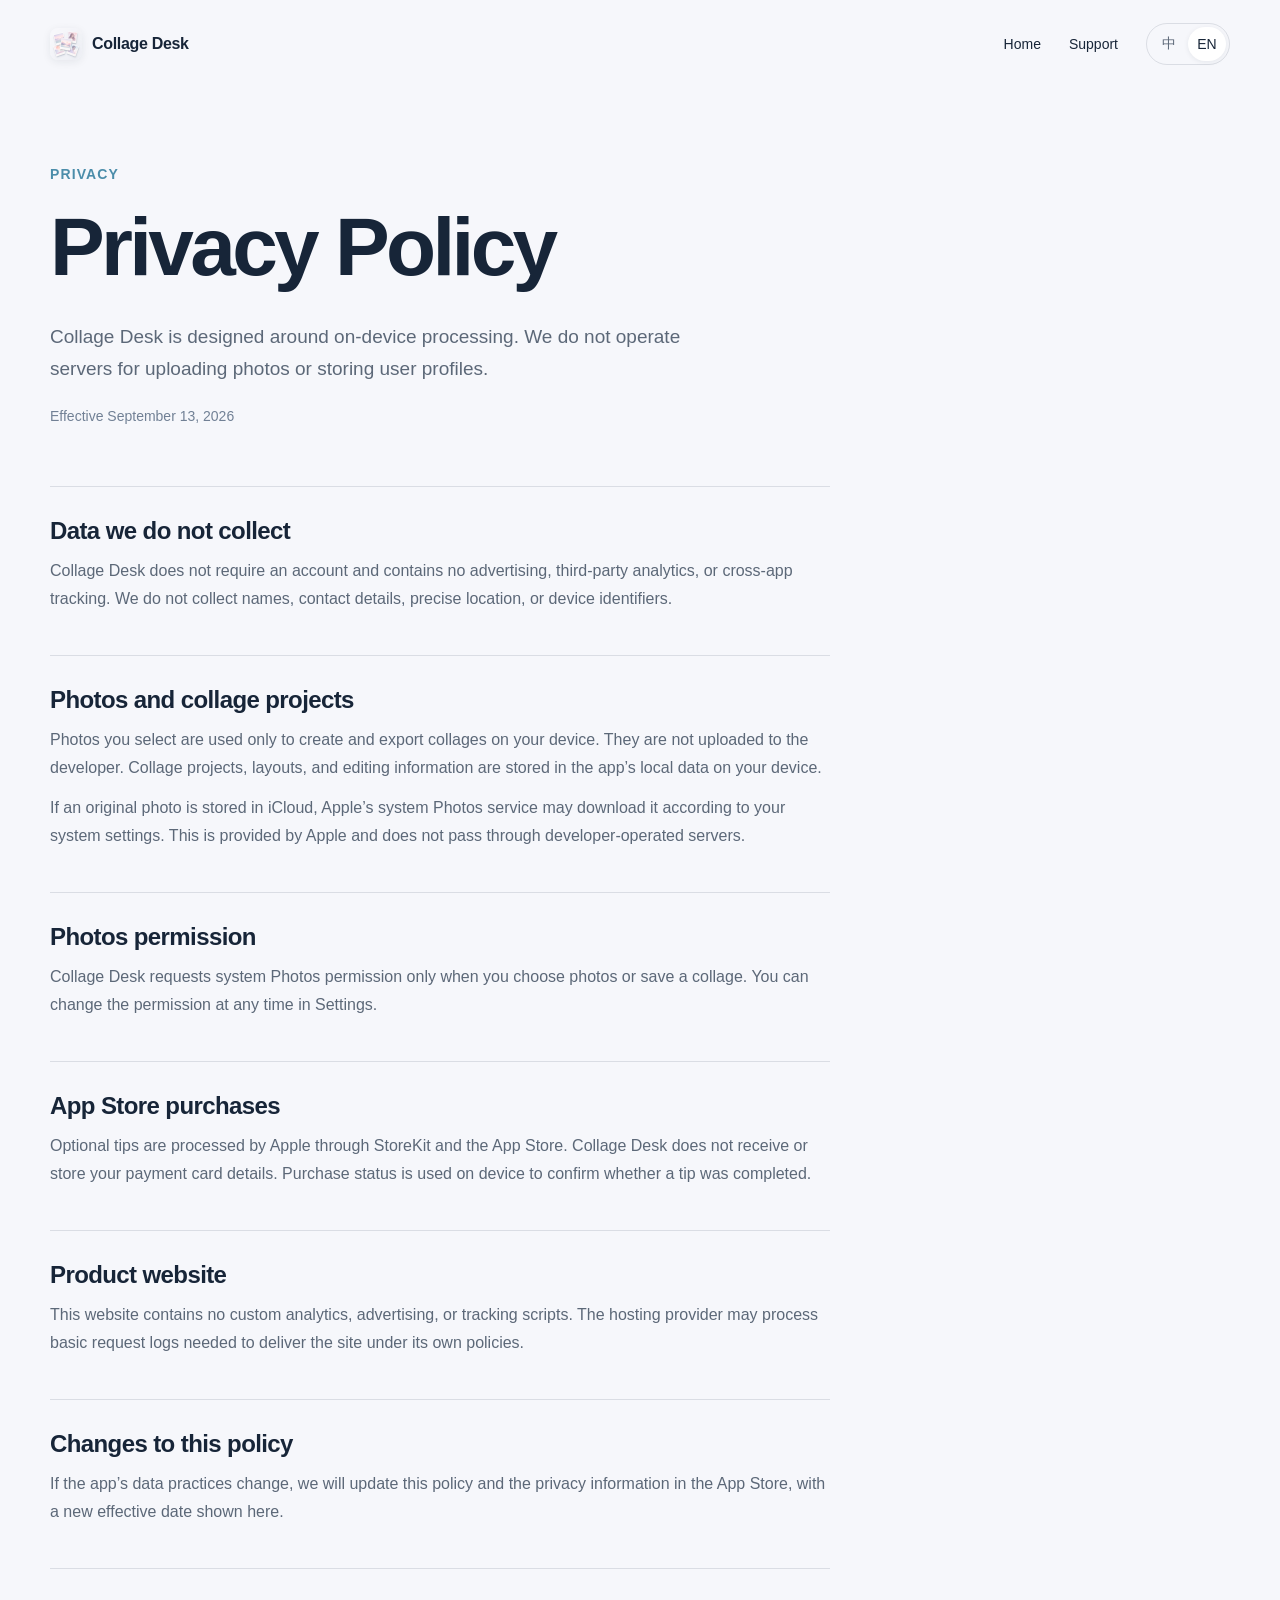
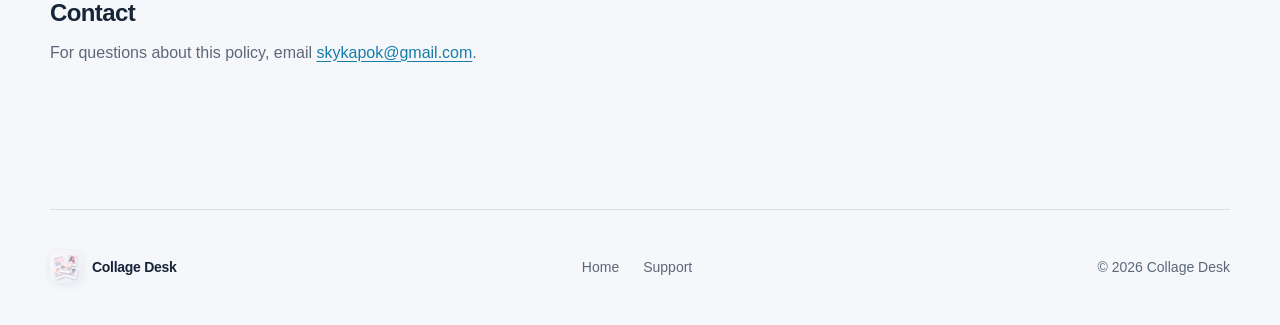
==== privacy/index.html @ e6596ea0 "Create Collage Desk product website" ====
<!doctype html>
<html lang="zh-CN" data-locale="zh" data-page="privacy">
<head>
  <meta charset="utf-8">
  <meta name="viewport" content="width=device-width, initial-scale=1">
  <meta name="theme-color" content="#f6f7fb">
  <meta name="description" content="拼图桌隐私政策。">
  <title>隐私政策 · 拼图桌</title>
  <link rel="icon" href="../assets/favicon.png" type="image/png">
  <link rel="stylesheet" href="../styles.css">
  <script src="../site.js" defer></script>
</head>
<body>
  <header class="site-header">
    <a class="brand" href="../">
      <img src="../assets/app-icon.png" alt="" width="32" height="32">
      <span data-copy="zh">拼图桌</span><span data-copy="en">Collage Desk</span>
    </a>
    <nav class="nav">
      <a href="../" data-copy="zh">产品首页</a><a href="../" data-copy="en">Home</a>
      <a href="../support/" data-copy="zh">技术支持</a><a href="../support/" data-copy="en">Support</a>
      <div class="language-switch" aria-label="Language">
        <button type="button" data-set-lang="zh" aria-pressed="true">中</button>
        <button type="button" data-set-lang="en" aria-pressed="false">EN</button>
      </div>
    </nav>
  </header>

  <main class="page-main wrap">
    <header class="page-hero">
      <p class="page-kicker">Privacy</p>
      <h1 class="page-title" data-copy="zh">隐私政策</h1>
      <h1 class="page-title" data-copy="en">Privacy Policy</h1>
      <p class="page-intro" data-copy="zh">拼图桌以本地处理为原则。我们不运营用于上传照片或保存用户资料的服务器。</p>
      <p class="page-intro" data-copy="en">Collage Desk is designed around on-device processing. We do not operate servers for uploading photos or storing user profiles.</p>
      <div class="policy-meta"><span data-copy="zh">生效日期：2026 年 9 月 13 日</span><span data-copy="en">Effective September 13, 2026</span></div>
    </header>

    <article class="policy" data-copy="zh">
      <section>
        <h2>我们不收集的数据</h2>
        <p>拼图桌不要求注册账号，不包含广告、第三方统计工具或跨应用追踪，也不会收集姓名、联系方式、精确位置或设备标识符。</p>
      </section>
      <section>
        <h2>照片与拼图工程</h2>
        <p>你选择的照片仅用于在设备上创建和导出拼图。照片不会上传给开发者。拼图工程、布局和编辑信息保存在设备上的应用数据中。</p>
        <p>如果照片原图位于 iCloud，Apple 的系统照片服务可能会按你的系统设置将其下载到设备。该过程由 Apple 提供，不会经过开发者服务器。</p>
      </section>
      <section>
        <h2>照片权限</h2>
        <p>拼图桌仅在你主动选择照片或保存拼图时请求系统照片权限。你可以随时在系统设置中更改授权范围。</p>
      </section>
      <section>
        <h2>App Store 购买</h2>
        <p>可选打赏由 Apple 通过 StoreKit 和 App Store 处理。拼图桌不会接收或存储你的付款卡信息。购买状态用于在设备上确认打赏是否完成。</p>
      </section>
      <section>
        <h2>产品网站</h2>
        <p>本网站不包含自建分析、广告或追踪脚本。托管服务商可能按照其自身政策处理提供网页所必需的基础请求日志。</p>
      </section>
      <section>
        <h2>政策变更</h2>
        <p>如果应用的数据处理方式发生变化，我们会更新本政策及 App Store 中的隐私信息，并在页面上注明新的生效日期。</p>
      </section>
      <section>
        <h2>联系我们</h2>
        <p>如对本隐私政策有疑问，请发送邮件至 <a href="mailto:skykapok@gmail.com">skykapok@gmail.com</a>。</p>
      </section>
    </article>

    <article class="policy" data-copy="en">
      <section>
        <h2>Data we do not collect</h2>
        <p>Collage Desk does not require an account and contains no advertising, third-party analytics, or cross-app tracking. We do not collect names, contact details, precise location, or device identifiers.</p>
      </section>
      <section>
        <h2>Photos and collage projects</h2>
        <p>Photos you select are used only to create and export collages on your device. They are not uploaded to the developer. Collage projects, layouts, and editing information are stored in the app’s local data on your device.</p>
        <p>If an original photo is stored in iCloud, Apple’s system Photos service may download it according to your system settings. This is provided by Apple and does not pass through developer-operated servers.</p>
      </section>
      <section>
        <h2>Photos permission</h2>
        <p>Collage Desk requests system Photos permission only when you choose photos or save a collage. You can change the permission at any time in Settings.</p>
      </section>
      <section>
        <h2>App Store purchases</h2>
        <p>Optional tips are processed by Apple through StoreKit and the App Store. Collage Desk does not receive or store your payment card details. Purchase status is used on device to confirm whether a tip was completed.</p>
      </section>
      <section>
        <h2>Product website</h2>
        <p>This website contains no custom analytics, advertising, or tracking scripts. The hosting provider may process basic request logs needed to deliver the site under its own policies.</p>
      </section>
      <section>
        <h2>Changes to this policy</h2>
        <p>If the app’s data practices change, we will update this policy and the privacy information in the App Store, with a new effective date shown here.</p>
      </section>
      <section>
        <h2>Contact</h2>
        <p>For questions about this policy, email <a href="mailto:skykapok@gmail.com">skykapok@gmail.com</a>.</p>
      </section>
    </article>
  </main>

  <footer class="footer wrap">
    <div class="brand footer-brand"><img src="../assets/app-icon.png" alt="" width="32" height="32"><span data-copy="zh">拼图桌</span><span data-copy="en">Collage Desk</span></div>
    <div class="footer-links"><a href="../" data-copy="zh">产品首页</a><a href="../" data-copy="en">Home</a><a href="../support/" data-copy="zh">技术支持</a><a href="../support/" data-copy="en">Support</a></div>
    <p>© 2026 Collage Desk</p>
  </footer>
</body>
</html>
---- styles.css ----
:root {
  color-scheme: light;
  --ink: #172538;
  --muted: #5c6878;
  --paper: #f6f7fb;
  --line: rgba(23, 37, 56, .12);
  font-family: -apple-system, BlinkMacSystemFont, "SF Pro Display", "PingFang SC", "Helvetica Neue", Arial, sans-serif;
}
* { box-sizing: border-box; }
body { margin: 0; color: var(--ink); background: var(--paper); -webkit-font-smoothing: antialiased; }
a { color: inherit; text-decoration: none; }
button { font: inherit; }
a:focus-visible, button:focus-visible { outline: 2px solid #157da8; outline-offset: 5px; }
[data-copy="en"] { display: none; }
html[data-locale="en"] [data-copy="zh"] { display: none; }
html[data-locale="en"] [data-copy="en"] { display: revert; }
.wrap, .site-header { width: min(1180px, calc(100% - 64px)); margin-inline: auto; }
.site-header { min-height: 88px; display: flex; align-items: center; justify-content: space-between; gap: 20px; }
.brand { display: inline-flex; align-items: center; gap: 10px; font-weight: 650; letter-spacing: -.02em; }
.brand img { flex: none; border-radius: 8px; box-shadow: 0 2px 8px rgba(23,37,56,.08); }
.nav { display: flex; align-items: center; gap: 28px; font-size: 14px; }
.nav a, .footer-links a { padding-block: 12px; }
.nav a:hover, .footer-links a:hover { color: #157da8; }
.language-switch { display: flex; padding: 3px; border: 1px solid var(--line); border-radius: 999px; }
.language-switch button { min-width: 38px; min-height: 34px; border: 0; border-radius: 999px; color: var(--muted); background: transparent; cursor: pointer; font-size: 14px; }
.language-switch button[aria-pressed="true"] { color: var(--ink); background: white; box-shadow: 0 1px 5px rgba(23,37,56,.08); }
.home-main { min-height: calc(100svh - 204px); display: grid; align-items: center; }
.hero { display: grid; grid-template-columns: 1fr 1.1fr; gap: 48px; align-items: center; padding: 52px 0 72px; }
.hero-copy { min-width: 0; }
.eyebrow { margin: 0 0 24px; color: var(--muted); font-size: 14px; letter-spacing: .06em; }
h1 { margin: 0; font-size: clamp(40px, 4.3vw, 62px); font-weight: 700; line-height: 1.22; letter-spacing: -.045em; }
.lead { margin: 28px 0 0; font-size: 18px; line-height: 1.8; }
.hero-detail { max-width: 390px; margin: 12px 0 0; color: var(--muted); font-size: 16px; line-height: 1.75; }
.availability { margin: 34px 0 0; color: var(--muted); font-size: 14px; }
.screenshots { display: grid; grid-template-columns: 1fr 1fr; align-items: start; gap: 22px; min-width: 0; padding: 8px; }
.screen { display: block; width: 100%; height: auto; border: 1px solid rgba(23,37,56,.1); border-radius: 24px; box-shadow: 0 18px 38px -16px rgba(23,37,56,.24); }
.screen-snap { margin-top: 64px; }
.footer { min-height: 116px; display: flex; flex-wrap: wrap; justify-content: space-between; align-items: center; gap: 20px 32px; padding-block: 28px; border-top: 1px solid var(--line); color: var(--muted); font-size: 14px; }
.footer p { margin: 0; }
.footer-brand { color: var(--ink); }
.footer-links { display: flex; gap: 24px; }

.page-main { min-height: calc(100vh - 220px); padding: 78px 0 100px; }
.page-hero { max-width: 820px; margin-bottom: 62px; }
.page-kicker { margin: 0 0 15px; color: #4b8daa; font-size: 14px; font-weight: 700; letter-spacing: .08em; text-transform: uppercase; }
.page-title { font-size: clamp(48px, 7vw, 82px); }
.page-intro { max-width: 670px; margin: 24px 0 0; color: var(--muted); font-size: 19px; line-height: 1.7; }
.content-grid { display: grid; grid-template-columns: 1fr 1fr; gap: 18px; }
.info-card { padding: 30px; border: 1px solid var(--line); border-radius: 24px; background: rgba(255,255,255,.68); }
.info-card h2 { margin: 0 0 10px; font-size: 22px; letter-spacing: -.025em; }
.info-card p { margin: 0; color: var(--muted); line-height: 1.65; }
.info-card a { color: #157da8; text-decoration: underline; text-decoration-color: rgba(21,125,168,.25); text-underline-offset: 3px; }
.contact-card { grid-column: 1 / -1; display: flex; justify-content: space-between; align-items: center; gap: 28px; background: var(--ink); color: white; }
.contact-card p { color: #aeb9c7; }
.contact-button { flex: 0 0 auto; padding: 13px 18px; border-radius: 999px; background: white; color: var(--ink) !important; text-decoration: none !important; font-weight: 700; }
.policy { max-width: 780px; }
.policy-meta { display: flex; gap: 12px; margin: 22px 0 0; color: #718095; font-size: 14px; }
.policy section { padding: 30px 0; border-top: 1px solid var(--line); }
.policy h2 { margin: 0 0 12px; font-size: 24px; letter-spacing: -.025em; }
.policy p, .policy li { color: var(--muted); font-size: 16px; line-height: 1.75; }
.policy p { margin: 0 0 12px; }
.policy ul { margin: 0; padding-left: 20px; }
.policy a { color: #157da8; text-decoration: underline; text-underline-offset: 3px; }

@media (max-width: 900px) {
  .hero { grid-template-columns: 1fr; gap: 40px; padding-top: 40px; }
  .hero-copy { text-align: center; }
  h1 { font-size: clamp(40px, 7vw, 62px); }
  .hero-detail { margin-inline: auto; }
  .screenshots { width: min(560px, 100%); margin-inline: auto; }
  .content-grid { grid-template-columns: 1fr; }
  .contact-card { display: block; }
  .contact-button { display: inline-block; margin-top: 22px; overflow-wrap: anywhere; }
}
@media (max-width: 560px) {
  .wrap, .site-header { width: calc(100% - 36px); }
  .site-header { min-height: 76px; gap: 12px; flex-wrap: wrap; padding-block: 14px; }
  .brand { font-size: 14px; }
  .nav { gap: 14px; margin-left: auto; }
  .hero { padding: 38px 0 48px; gap: 32px; }
  .lead { font-size: 16px; margin-top: 24px; }
  .hero-detail { max-width: 320px; }
  .screenshots { gap: 12px; padding: 0; }
  .screen { border-radius: 16px; }
  .screen-snap { margin-top: 40px; }
  .footer { gap: 12px 24px; }
  .page-main { padding: 48px 0 64px; }
  .page-title { font-size: 42px; overflow-wrap: anywhere; }
  .page-hero { margin-bottom: 36px; }
  .info-card { padding: 24px; }
}
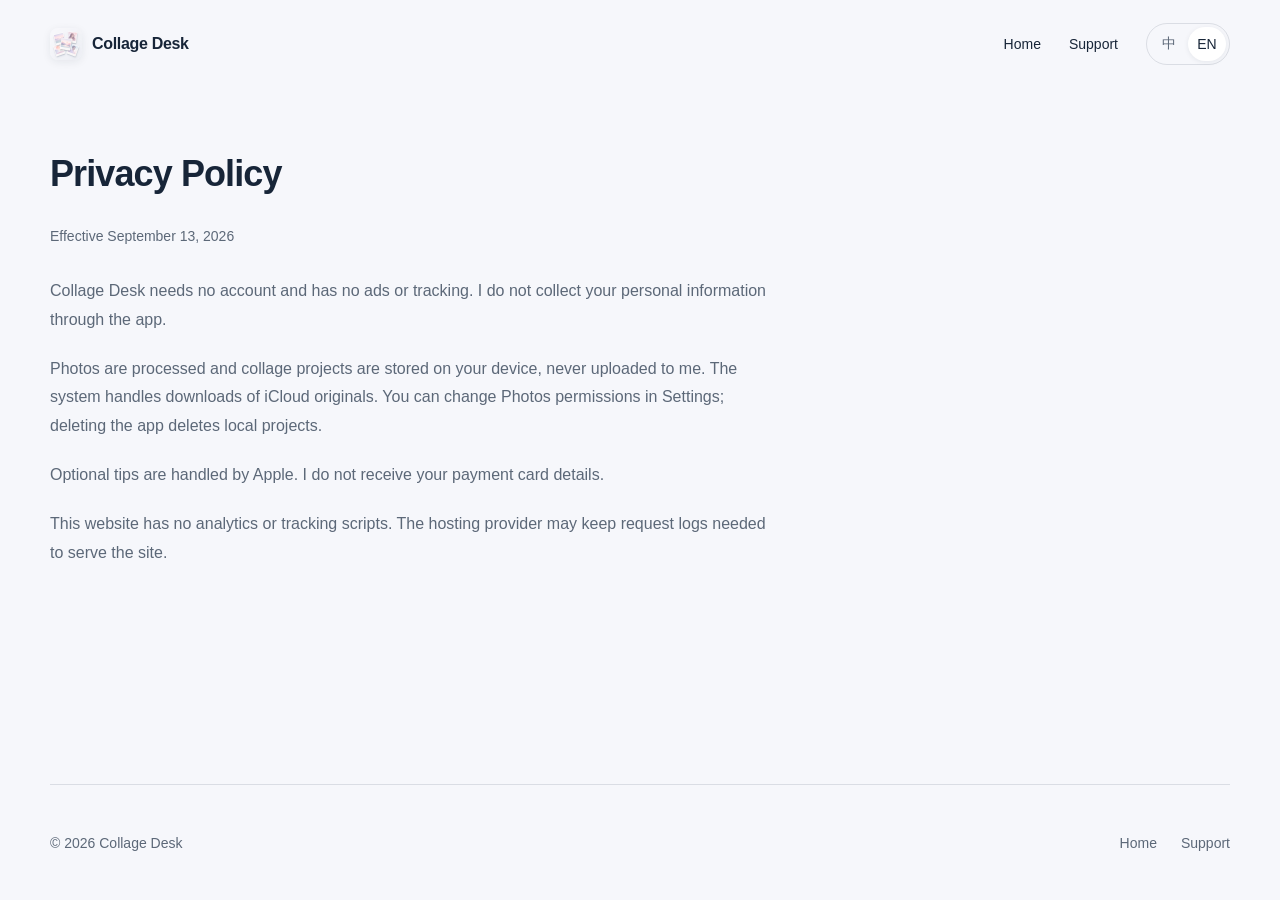
==== commit ef9d5fca: "change page" ====
--- a/privacy/index.html
+++ b/privacy/index.html
@@ -27,84 +27,28 @@
   </header>
 
   <main class="page-main wrap">
-    <header class="page-hero">
-      <p class="page-kicker">Privacy</p>
+    <div class="page-content">
       <h1 class="page-title" data-copy="zh">隐私政策</h1>
       <h1 class="page-title" data-copy="en">Privacy Policy</h1>
-      <p class="page-intro" data-copy="zh">拼图桌以本地处理为原则。我们不运营用于上传照片或保存用户资料的服务器。</p>
-      <p class="page-intro" data-copy="en">Collage Desk is designed around on-device processing. We do not operate servers for uploading photos or storing user profiles.</p>
-      <div class="policy-meta"><span data-copy="zh">生效日期：2026 年 9 月 13 日</span><span data-copy="en">Effective September 13, 2026</span></div>
-    </header>
-
-    <article class="policy" data-copy="zh">
-      <section>
-        <h2>我们不收集的数据</h2>
-        <p>拼图桌不要求注册账号，不包含广告、第三方统计工具或跨应用追踪，也不会收集姓名、联系方式、精确位置或设备标识符。</p>
-      </section>
-      <section>
-        <h2>照片与拼图工程</h2>
-        <p>你选择的照片仅用于在设备上创建和导出拼图。照片不会上传给开发者。拼图工程、布局和编辑信息保存在设备上的应用数据中。</p>
-        <p>如果照片原图位于 iCloud，Apple 的系统照片服务可能会按你的系统设置将其下载到设备。该过程由 Apple 提供，不会经过开发者服务器。</p>
-      </section>
-      <section>
-        <h2>照片权限</h2>
-        <p>拼图桌仅在你主动选择照片或保存拼图时请求系统照片权限。你可以随时在系统设置中更改授权范围。</p>
-      </section>
-      <section>
-        <h2>App Store 购买</h2>
-        <p>可选打赏由 Apple 通过 StoreKit 和 App Store 处理。拼图桌不会接收或存储你的付款卡信息。购买状态用于在设备上确认打赏是否完成。</p>
-      </section>
-      <section>
-        <h2>产品网站</h2>
-        <p>本网站不包含自建分析、广告或追踪脚本。托管服务商可能按照其自身政策处理提供网页所必需的基础请求日志。</p>
-      </section>
-      <section>
-        <h2>政策变更</h2>
-        <p>如果应用的数据处理方式发生变化，我们会更新本政策及 App Store 中的隐私信息，并在页面上注明新的生效日期。</p>
-      </section>
-      <section>
-        <h2>联系我们</h2>
-        <p>如对本隐私政策有疑问，请发送邮件至 <a href="mailto:skykapok@gmail.com">skykapok@gmail.com</a>。</p>
-      </section>
-    </article>
-
-    <article class="policy" data-copy="en">
-      <section>
-        <h2>Data we do not collect</h2>
-        <p>Collage Desk does not require an account and contains no advertising, third-party analytics, or cross-app tracking. We do not collect names, contact details, precise location, or device identifiers.</p>
-      </section>
-      <section>
-        <h2>Photos and collage projects</h2>
-        <p>Photos you select are used only to create and export collages on your device. They are not uploaded to the developer. Collage projects, layouts, and editing information are stored in the app’s local data on your device.</p>
-        <p>If an original photo is stored in iCloud, Apple’s system Photos service may download it according to your system settings. This is provided by Apple and does not pass through developer-operated servers.</p>
-      </section>
-      <section>
-        <h2>Photos permission</h2>
-        <p>Collage Desk requests system Photos permission only when you choose photos or save a collage. You can change the permission at any time in Settings.</p>
-      </section>
-      <section>
-        <h2>App Store purchases</h2>
-        <p>Optional tips are processed by Apple through StoreKit and the App Store. Collage Desk does not receive or store your payment card details. Purchase status is used on device to confirm whether a tip was completed.</p>
-      </section>
-      <section>
-        <h2>Product website</h2>
-        <p>This website contains no custom analytics, advertising, or tracking scripts. The hosting provider may process basic request logs needed to deliver the site under its own policies.</p>
-      </section>
-      <section>
-        <h2>Changes to this policy</h2>
-        <p>If the app’s data practices change, we will update this policy and the privacy information in the App Store, with a new effective date shown here.</p>
-      </section>
-      <section>
-        <h2>Contact</h2>
-        <p>For questions about this policy, email <a href="mailto:skykapok@gmail.com">skykapok@gmail.com</a>.</p>
-      </section>
-    </article>
+      <p class="policy-date" data-copy="zh">生效日期：2026 年 9 月 13 日</p>
+      <p class="policy-date" data-copy="en">Effective September 13, 2026</p>
+      <div data-copy="zh">
+        <p>拼图桌不需要账号，没有广告或追踪。不会通过 App 收集你的个人信息。</p>
+        <p>照片处理和拼图工程都在你的设备上，不会上传。iCloud 原图的下载由系统处理。照片权限可随时在系统设置中调整；删除 App 会删除本地工程。</p>
+        <p>本网站没有统计或追踪脚本。托管服务商可能保留提供网页所需的请求日志。</p>
+      </div>
+      <div data-copy="en">
+        <p>Collage Desk needs no account and has no ads or tracking. I do not collect your personal information through the app.</p>
+        <p>Photos are processed and collage projects are stored on your device, never uploaded to me. The system handles downloads of iCloud originals. You can change Photos permissions in Settings; deleting the app deletes local projects.</p>
+        <p>Optional tips are handled by Apple. I do not receive your payment card details.</p>
+        <p>This website has no analytics or tracking scripts. The hosting provider may keep request logs needed to serve the site.</p>
+      </div>
+    </div>
   </main>
 
   <footer class="footer wrap">
-    <div class="brand footer-brand"><img src="../assets/app-icon.png" alt="" width="32" height="32"><span data-copy="zh">拼图桌</span><span data-copy="en">Collage Desk</span></div>
+    <p>© 2026 Collage Desk</p>
     <div class="footer-links"><a href="../" data-copy="zh">产品首页</a><a href="../" data-copy="en">Home</a><a href="../support/" data-copy="zh">技术支持</a><a href="../support/" data-copy="en">Support</a></div>
-    <p>© 2026 Collage Desk</p>
   </footer>
 </body>
 </html>
--- a/styles.css
+++ b/styles.css
@@ -37,30 +37,14 @@
 .screen-snap { margin-top: 64px; }
 .footer { min-height: 116px; display: flex; flex-wrap: wrap; justify-content: space-between; align-items: center; gap: 20px 32px; padding-block: 28px; border-top: 1px solid var(--line); color: var(--muted); font-size: 14px; }
 .footer p { margin: 0; }
-.footer-brand { color: var(--ink); }
 .footer-links { display: flex; gap: 24px; }
 
-.page-main { min-height: calc(100vh - 220px); padding: 78px 0 100px; }
-.page-hero { max-width: 820px; margin-bottom: 62px; }
-.page-kicker { margin: 0 0 15px; color: #4b8daa; font-size: 14px; font-weight: 700; letter-spacing: .08em; text-transform: uppercase; }
-.page-title { font-size: clamp(48px, 7vw, 82px); }
-.page-intro { max-width: 670px; margin: 24px 0 0; color: var(--muted); font-size: 19px; line-height: 1.7; }
-.content-grid { display: grid; grid-template-columns: 1fr 1fr; gap: 18px; }
-.info-card { padding: 30px; border: 1px solid var(--line); border-radius: 24px; background: rgba(255,255,255,.68); }
-.info-card h2 { margin: 0 0 10px; font-size: 22px; letter-spacing: -.025em; }
-.info-card p { margin: 0; color: var(--muted); line-height: 1.65; }
-.info-card a { color: #157da8; text-decoration: underline; text-decoration-color: rgba(21,125,168,.25); text-underline-offset: 3px; }
-.contact-card { grid-column: 1 / -1; display: flex; justify-content: space-between; align-items: center; gap: 28px; background: var(--ink); color: white; }
-.contact-card p { color: #aeb9c7; }
-.contact-button { flex: 0 0 auto; padding: 13px 18px; border-radius: 999px; background: white; color: var(--ink) !important; text-decoration: none !important; font-weight: 700; }
-.policy { max-width: 780px; }
-.policy-meta { display: flex; gap: 12px; margin: 22px 0 0; color: #718095; font-size: 14px; }
-.policy section { padding: 30px 0; border-top: 1px solid var(--line); }
-.policy h2 { margin: 0 0 12px; font-size: 24px; letter-spacing: -.025em; }
-.policy p, .policy li { color: var(--muted); font-size: 16px; line-height: 1.75; }
-.policy p { margin: 0 0 12px; }
-.policy ul { margin: 0; padding-left: 20px; }
-.policy a { color: #157da8; text-decoration: underline; text-underline-offset: 3px; }
+.page-main { min-height: calc(100svh - 204px); padding: 64px 0 80px; }
+.page-content { max-width: 720px; }
+.page-title { margin-bottom: 28px; font-size: 36px; letter-spacing: -.025em; }
+.page-content p { margin: 0 0 20px; color: var(--muted); font-size: 16px; line-height: 1.8; }
+.page-content a { color: #157da8; text-decoration: underline; text-underline-offset: 3px; overflow-wrap: anywhere; }
+.page-content .policy-date { margin-bottom: 28px; font-size: 14px; }
 
 @media (max-width: 900px) {
   .hero { grid-template-columns: 1fr; gap: 40px; padding-top: 40px; }
@@ -68,9 +52,6 @@
   h1 { font-size: clamp(40px, 7vw, 62px); }
   .hero-detail { margin-inline: auto; }
   .screenshots { width: min(560px, 100%); margin-inline: auto; }
-  .content-grid { grid-template-columns: 1fr; }
-  .contact-card { display: block; }
-  .contact-button { display: inline-block; margin-top: 22px; overflow-wrap: anywhere; }
 }
 @media (max-width: 560px) {
   .wrap, .site-header { width: calc(100% - 36px); }
@@ -85,7 +66,5 @@
   .screen-snap { margin-top: 40px; }
   .footer { gap: 12px 24px; }
   .page-main { padding: 48px 0 64px; }
-  .page-title { font-size: 42px; overflow-wrap: anywhere; }
-  .page-hero { margin-bottom: 36px; }
-  .info-card { padding: 24px; }
+  .page-title { font-size: 32px; }
 }
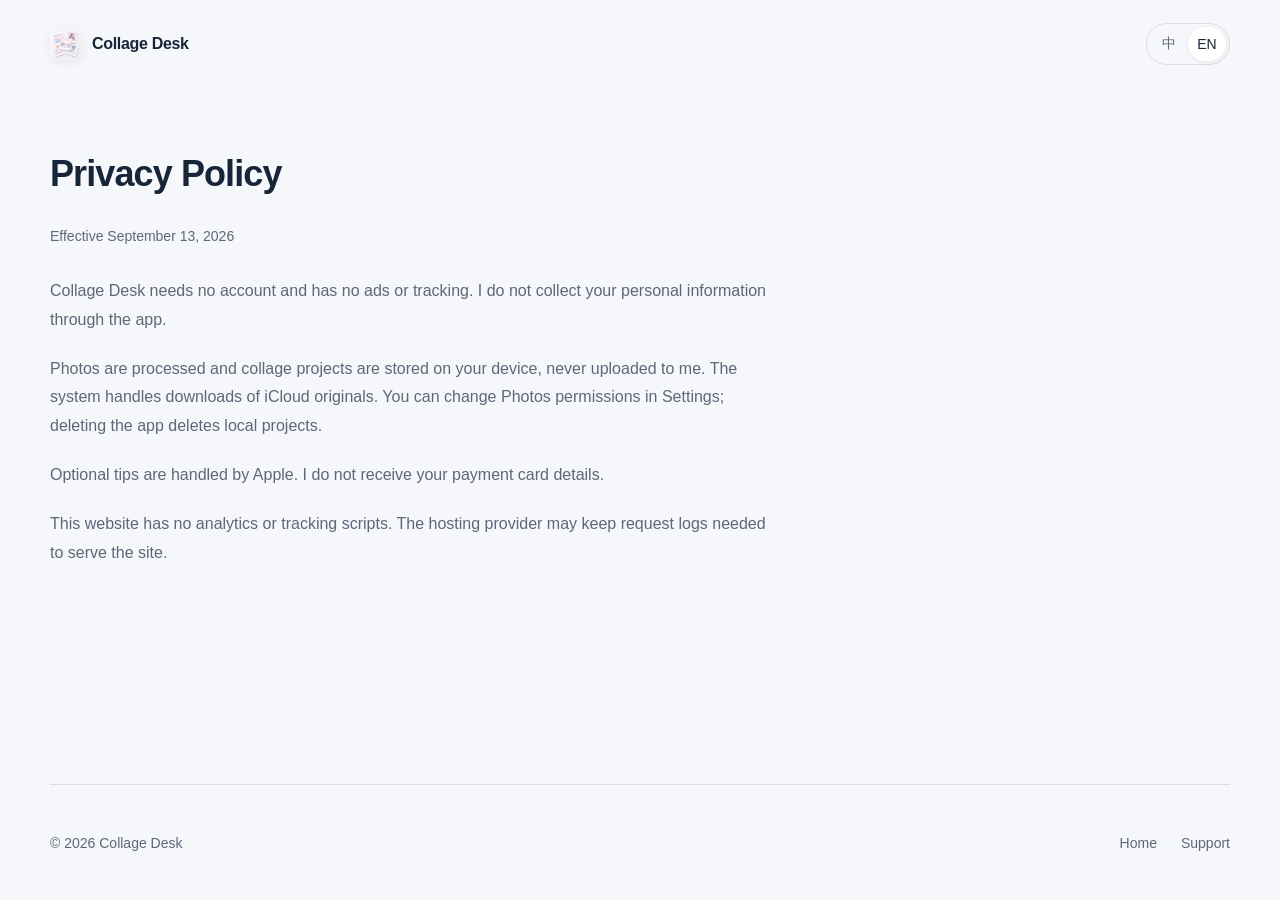
==== commit 2b6eaf2d: "Refine homepage copy and simplify navigation" ====
--- a/privacy/index.html
+++ b/privacy/index.html
@@ -17,8 +17,6 @@
       <span data-copy="zh">拼图桌</span><span data-copy="en">Collage Desk</span>
     </a>
     <nav class="nav">
-      <a href="../" data-copy="zh">产品首页</a><a href="../" data-copy="en">Home</a>
-      <a href="../support/" data-copy="zh">技术支持</a><a href="../support/" data-copy="en">Support</a>
       <div class="language-switch" aria-label="Language">
         <button type="button" data-set-lang="zh" aria-pressed="true">中</button>
         <button type="button" data-set-lang="en" aria-pressed="false">EN</button>
--- a/styles.css
+++ b/styles.css
@@ -30,7 +30,6 @@
 .eyebrow { margin: 0 0 24px; color: var(--muted); font-size: 14px; letter-spacing: .06em; }
 h1 { margin: 0; font-size: clamp(40px, 4.3vw, 62px); font-weight: 700; line-height: 1.22; letter-spacing: -.045em; }
 .lead { margin: 28px 0 0; font-size: 18px; line-height: 1.8; }
-.hero-detail { max-width: 390px; margin: 12px 0 0; color: var(--muted); font-size: 16px; line-height: 1.75; }
 .availability { margin: 34px 0 0; color: var(--muted); font-size: 14px; }
 .screenshots { display: grid; grid-template-columns: 1fr 1fr; align-items: start; gap: 22px; min-width: 0; padding: 8px; }
 .screen { display: block; width: 100%; height: auto; border: 1px solid rgba(23,37,56,.1); border-radius: 24px; box-shadow: 0 18px 38px -16px rgba(23,37,56,.24); }
@@ -50,7 +49,6 @@
   .hero { grid-template-columns: 1fr; gap: 40px; padding-top: 40px; }
   .hero-copy { text-align: center; }
   h1 { font-size: clamp(40px, 7vw, 62px); }
-  .hero-detail { margin-inline: auto; }
   .screenshots { width: min(560px, 100%); margin-inline: auto; }
 }
 @media (max-width: 560px) {
@@ -60,7 +58,6 @@
   .nav { gap: 14px; margin-left: auto; }
   .hero { padding: 38px 0 48px; gap: 32px; }
   .lead { font-size: 16px; margin-top: 24px; }
-  .hero-detail { max-width: 320px; }
   .screenshots { gap: 12px; padding: 0; }
   .screen { border-radius: 16px; }
   .screen-snap { margin-top: 40px; }
